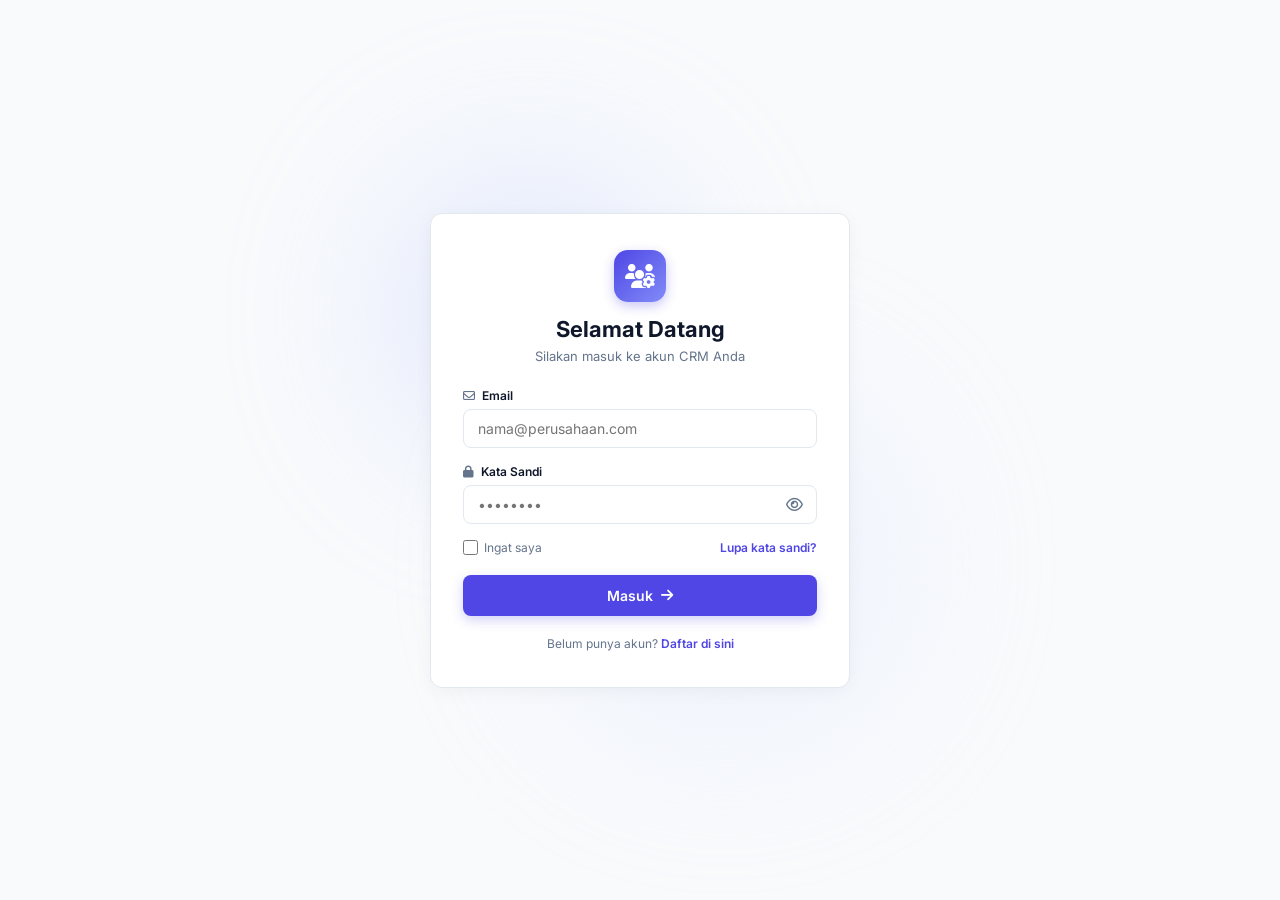
==== dashboard.html @ 60b03841 "Add files via upload" ====
<!DOCTYPE html>
<html lang="id">
<head>
    <meta charset="UTF-8">
    <meta name="viewport" content="width=device-width, initial-scale=1.0">
    <title>Dashboard - Customer Management System</title>
    <link rel="stylesheet" href="style.css">
    <link href="https://fonts.googleapis.com/css2?family=Inter:wght@300;400;500;600;700&display=swap" rel="stylesheet">
    <link rel="stylesheet" href="https://cdnjs.cloudflare.com/ajax/libs/font-awesome/6.4.0/css/all.min.css">
</head>
<body class="dashboard-body">
    <!-- Sidebar -->
    <aside class="sidebar">
        <div class="sidebar-brand">
            <div class="logo-icon-sm">
                <i class="fa-solid fa-users-gear"></i>
            </div>
            <span>CRM Portal</span>
        </div>

        <nav class="sidebar-menu">
            <a href="dashboard.html" class="menu-item active">
                <i class="fa-solid fa-chart-pie"></i>
                <span>Dashboard</span>
            </a>
            <a href="#" class="menu-item">
                <i class="fa-solid fa-address-book"></i>
                <span>Pelanggan</span>
            </a>
            <a href="#" class="menu-item">
                <i class="fa-solid fa-file-invoice-dollar"></i>
                <span>Transaksi</span>
            </a>
            <a href="#" class="menu-item">
                <i class="fa-solid fa-gear"></i>
                <span>Pengaturan</span>
            </a>
        </nav>

        <div class="sidebar-footer">
            <button id="logoutBtn" class="btn-logout">
                <i class="fa-solid fa-right-from-bracket"></i>
                <span>Keluar</span>
            </button>
        </div>
    </aside>

    <!-- Main Content -->
    <main class="main-content">
        <!-- Top Navigation Bar -->
        <header class="topbar">
            <div class="search-bar">
                <i class="fa-solid fa-magnifying-glass"></i>
                <input type="text" placeholder="Cari data pelanggan, transaksi...">
            </div>
            <div class="user-profile">
                <i class="fa-regular fa-bell notification-icon"></i>
                <div class="user-info">
                    <span class="user-name" id="sessionUserName">Admin</span>
                    <span class="user-role">Administrator</span>
                </div>
                <div class="avatar" id="userAvatar">A</div>
            </div>
        </header>

        <!-- Dashboard Body Content -->
        <div class="dashboard-container">
            <div class="welcome-banner">
                <div>
                    <h2>Selamat Datang Kembali, <span id="welcomeName">Admin</span>! 👋</h2>
                    <p>Berikut adalah ringkasan performa manajemen pelanggan Anda hari ini.</p>
                </div>
            </div>

            <!-- Metric Cards -->
            <div class="metrics-grid">
                <div class="metric-card">
                    <div class="metric-icon blue">
                        <i class="fa-solid fa-users"></i>
                    </div>
                    <div class="metric-info">
                        <h3>Total Pelanggan</h3>
                        <p class="metric-value">1,248</p>
                        <span class="metric-trend positive"><i class="fa-solid fa-arrow-up"></i> +12% bulan ini</span>
                    </div>
                </div>

                <div class="metric-card">
                    <div class="metric-icon green">
                        <i class="fa-solid fa-user-check"></i>
                    </div>
                    <div class="metric-info">
                        <h3>Pelanggan Aktif</h3>
                        <p class="metric-value">980</p>
                        <span class="metric-trend positive"><i class="fa-solid fa-arrow-up"></i> +5% bulan ini</span>
                    </div>
                </div>

                <div class="metric-card">
                    <div class="metric-icon orange">
                        <i class="fa-solid fa-clock"></i>
                    </div>
                    <div class="metric-info">
                        <h3>Prospek Baru</h3>
                        <p class="metric-value">142</p>
                        <span class="metric-trend neutral"><i class="fa-solid fa-minus"></i> Stabil</span>
                    </div>
                </div>

                <div class="metric-card">
                    <div class="metric-icon purple">
                        <i class="fa-solid fa-wallet"></i>
                    </div>
                    <div class="metric-info">
                        <h3>Pendapatan</h3>
                        <p class="metric-value">Rp 84.5M</p>
                        <span class="metric-trend positive"><i class="fa-solid fa-arrow-up"></i> +18% bulan ini</span>
                    </div>
                </div>
            </div>

            <!-- Recent Customers Table -->
            <div class="table-card">
                <div class="table-header">
                    <h3>Pelanggan Terbaru</h3>
                    <button class="btn-primary"><i class="fa-solid fa-plus"></i> Tambah Pelanggan</button>
                </div>
                <div class="table-wrapper">
                    <table>
                        <thead>
                            <tr>
                                <th>Nama Pelanggan</th>
                                <th>Perusahaan</th>
                                <th>Email</th>
                                <th>Status</th>
                                <th>Aksi</th>
                            </tr>
                        </thead>
                        <tbody>
                            <tr>
                                <td>Budi Santoso</td>
                                <td>PT Solusi Bangun</td>
                                <td>budi@solusi.co.id</td>
                                <td><span class="badge badge-success">Aktif</span></td>
                                <td>
                                    <button class="btn-icon" title="Edit"><i class="fa-regular fa-pen-to-square"></i></button>
                                    <button class="btn-icon danger" title="Hapus"><i class="fa-regular fa-trash-can"></i></button>
                                </td>
                            </tr>
                            <tr>
                                <td>Siti Aminah</td>
                                <td>CV Nusa Indah</td>
                                <td>siti@nusaindah.com</td>
                                <td><span class="badge badge-warning">Prospek</span></td>
                                <td>
                                    <button class="btn-icon" title="Edit"><i class="fa-regular fa-pen-to-square"></i></button>
                                    <button class="btn-icon danger" title="Hapus"><i class="fa-regular fa-trash-can"></i></button>
                                </td>
                            </tr>
                            <tr>
                                <td>Rian Wijaya</td>
                                <td>PT Karya Utama</td>
                                <td>rian@karyautama.id</td>
                                <td><span class="badge badge-success">Aktif</span></td>
                                <td>
                                    <button class="btn-icon" title="Edit"><i class="fa-regular fa-pen-to-square"></i></button>
                                    <button class="btn-icon danger" title="Hapus"><i class="fa-regular fa-trash-can"></i></button>
                                </td>
                            </tr>
                            <tr>
                                <td>Dewi Permata</td>
                                <td>Indo Jaya Group</td>
                                <td>dewi@indojaya.com</td>
                                <td><span class="badge badge-danger">Non-Aktif</span></td>
                                <td>
                                    <button class="btn-icon" title="Edit"><i class="fa-regular fa-pen-to-square"></i></button>
                                    <button class="btn-icon danger" title="Hapus"><i class="fa-regular fa-trash-can"></i></button>
                                </td>
                            </tr>
                        </tbody>
                    </table>
                </div>
            </div>
        </div>
    </main>

    <script src="script.js"></script>
</body>
</html>
---- style.css ----
:root {
    --primary: #4f46e5;
    --primary-hover: #4338ca;
    --bg-color: #f8fafc;
    --card-bg: #ffffff;
    --text-main: #0f172a;
    --text-muted: #64748b;
    --border-color: #e2e8f0;
    --error-bg: #fee2e2;
    --error-text: #991b1b;
    --success-bg: #dcfce7;
    --success-text: #166534;
    --radius: 12px;
    --shadow: 0 4px 20px -2px rgba(0, 0, 0, 0.05);
}

* {
    box-sizing: border-box;
    margin: 0;
    padding: 0;
    font-family: 'Inter', sans-serif;
}

body {
    background-color: var(--bg-color);
    color: var(--text-main);
}

/* Auth / Login Styles */
body:not(.dashboard-body) {
    display: flex;
    justify-content: center;
    align-items: center;
    min-height: 100vh;
    padding: 20px;
}

.auth-container {
    position: relative;
    width: 100%;
    max-width: 420px;
    z-index: 10;
}

.auth-card {
    background: var(--card-bg);
    padding: 36px 32px;
    border-radius: var(--radius);
    box-shadow: var(--shadow);
    border: 1px solid var(--border-color);
}

.auth-header {
    text-align: center;
    margin-bottom: 24px;
}

.logo-icon {
    width: 52px;
    height: 52px;
    background: linear-gradient(135deg, #4f46e5 0%, #818cf8 100%);
    color: white;
    font-size: 24px;
    display: flex;
    align-items: center;
    justify-content: center;
    border-radius: 14px;
    margin: 0 auto 14px auto;
    box-shadow: 0 4px 12px rgba(79, 70, 229, 0.3);
}

.auth-header h2 {
    font-size: 22px;
    font-weight: 700;
    color: var(--text-main);
    margin-bottom: 6px;
}

.auth-header p {
    font-size: 13px;
    color: var(--text-muted);
}

.alert-message {
    padding: 10px 14px;
    border-radius: 8px;
    font-size: 13px;
    margin-bottom: 16px;
    font-weight: 500;
    text-align: center;
}

.alert-message.error {
    background-color: var(--error-bg);
    color: var(--error-text);
}

.alert-message.success {
    background-color: var(--success-bg);
    color: var(--success-text);
}

.input-group {
    margin-bottom: 16px;
}

.input-group label {
    display: block;
    font-size: 12px;
    font-weight: 600;
    margin-bottom: 6px;
    color: var(--text-main);
}

.input-group label i {
    color: var(--text-muted);
    margin-right: 4px;
}

.input-group input {
    width: 100%;
    padding: 10px 14px;
    border: 1.5px solid var(--border-color);
    border-radius: 8px;
    font-size: 14px;
    transition: all 0.3s ease;
    outline: none;
    background-color: #fff;
}

.input-group input:focus {
    border-color: var(--primary);
    box-shadow: 0 0 0 3px rgba(79, 70, 229, 0.15);
}

.password-wrapper {
    position: relative;
}

.password-wrapper input {
    padding-right: 40px;
}

.password-wrapper i {
    position: absolute;
    right: 14px;
    top: 50%;
    transform: translateY(-50%);
    color: var(--text-muted);
    cursor: pointer;
    font-size: 15px;
}

.form-actions {
    display: flex;
    justify-content: space-between;
    align-items: center;
    font-size: 12px;
    margin-bottom: 20px;
}

.remember-me {
    display: flex;
    align-items: center;
    gap: 6px;
    color: var(--text-muted);
    cursor: pointer;
}

.remember-me input {
    accent-color: var(--primary);
    width: 15px;
    height: 15px;
}

.forgot-password {
    color: var(--primary);
    text-decoration: none;
    font-weight: 600;
}

.btn-submit {
    width: 100%;
    background-color: var(--primary);
    color: white;
    border: none;
    padding: 12px;
    border-radius: 8px;
    font-size: 14px;
    font-weight: 600;
    cursor: pointer;
    display: flex;
    justify-content: center;
    align-items: center;
    gap: 8px;
    transition: background-color 0.2s ease;
    box-shadow: 0 4px 12px rgba(79, 70, 229, 0.25);
}

.btn-submit:hover {
    background-color: var(--primary-hover);
}

.auth-footer {
    text-align: center;
    margin-top: 20px;
    font-size: 12px;
    color: var(--text-muted);
}

.auth-footer a {
    color: var(--primary);
    text-decoration: none;
    font-weight: 600;
}

/* Background Shapes */
.login-background-shapes .shape {
    position: absolute;
    filter: blur(80px);
    z-index: -1;
    border-radius: 50%;
    opacity: 0.4;
}

.shape-1 {
    width: 300px;
    height: 300px;
    background: #c7d2fe;
    top: -50px;
    left: -50px;
}

.shape-2 {
    width: 350px;
    height: 350px;
    background: #e0e7ff;
    bottom: -50px;
    right: -50px;
}

/* ==================== DASHBOARD STYLES ==================== */
.dashboard-body {
    display: flex;
    min-height: 100vh;
    background-color: #f1f5f9;
}

/* Sidebar */
.sidebar {
    width: 250px;
    background-color: #0f172a;
    color: #f8fafc;
    display: flex;
    flex-direction: column;
    position: fixed;
    height: 100vh;
    left: 0;
    top: 0;
    z-index: 100;
}

.sidebar-brand {
    padding: 24px 20px;
    display: flex;
    align-items: center;
    gap: 12px;
    font-size: 18px;
    font-weight: 700;
    border-bottom: 1px solid #1e293b;
}

.logo-icon-sm {
    width: 36px;
    height: 36px;
    background: var(--primary);
    border-radius: 8px;
    display: flex;
    align-items: center;
    justify-content: center;
    font-size: 16px;
}

.sidebar-menu {
    padding: 20px 12px;
    display: flex;
    flex-direction: column;
    gap: 6px;
    flex: 1;
}

.menu-item {
    display: flex;
    align-items: center;
    gap: 12px;
    padding: 12px 16px;
    color: #94a3b8;
    text-decoration: none;
    font-size: 14px;
    font-weight: 500;
    border-radius: 8px;
    transition: all 0.2s ease;
}

.menu-item:hover, .menu-item.active {
    background-color: #1e293b;
    color: #ffffff;
}

.menu-item.active {
    background-color: var(--primary);
}

.sidebar-footer {
    padding: 20px;
    border-top: 1px solid #1e293b;
}

.btn-logout {
    width: 100%;
    background: transparent;
    border: 1px solid #334155;
    color: #f87171;
    padding: 10px;
    border-radius: 8px;
    cursor: pointer;
    display: flex;
    align-items: center;
    justify-content: center;
    gap: 8px;
    font-size: 14px;
    font-weight: 600;
    transition: all 0.2s;
}

.btn-logout:hover {
    background-color: #ef4444;
    color: white;
    border-color: #ef4444;
}

/* Main Content Area */
.main-content {
    margin-left: 250px;
    flex: 1;
    display: flex;
    flex-direction: column;
}

/* Topbar */
.topbar {
    background-color: #ffffff;
    height: 70px;
    display: flex;
    align-items: center;
    justify-content: space-between;
    padding: 0 32px;
    border-bottom: 1px solid var(--border-color);
}

.search-bar {
    display: flex;
    align-items: center;
    gap: 10px;
    background-color: #f8fafc;
    border: 1px solid var(--border-color);
    padding: 8px 16px;
    border-radius: 20px;
    width: 320px;
}

.search-bar input {
    border: none;
    background: transparent;
    outline: none;
    width: 100%;
    font-size: 13px;
}

.search-bar i {
    color: var(--text-muted);
}

.user-profile {
    display: flex;
    align-items: center;
    gap: 16px;
}

.notification-icon {
    font-size: 18px;
    color: var(--text-muted);
    cursor: pointer;
}

.user-info {
    text-align: right;
}

.user-name {
    display: block;
    font-size: 14px;
    font-weight: 600;
}

.user-role {
    font-size: 11px;
    color: var(--text-muted);
}

.avatar {
    width: 40px;
    height: 40px;
    background-color: #e0e7ff;
    color: var(--primary);
    font-weight: 700;
    border-radius: 50%;
    display: flex;
    align-items: center;
    justify-content: center;
}

/* Dashboard Container */
.dashboard-container {
    padding: 32px;
}

.welcome-banner {
    margin-bottom: 24px;
}

.welcome-banner h2 {
    font-size: 24px;
    font-weight: 700;
    margin-bottom: 4px;
}

.welcome-banner p {
    color: var(--text-muted);
    font-size: 14px;
}

/* Metrics Grid */
.metrics-grid {
    display: grid;
    grid-template-columns: repeat(auto-fit, minmax(220px, 1fr));
    gap: 20px;
    margin-bottom: 32px;
}

.metric-card {
    background: #ffffff;
    padding: 20px;
    border-radius: var(--radius);
    display: flex;
    align-items: center;
    gap: 16px;
    box-shadow: var(--shadow);
    border: 1px solid var(--border-color);
}

.metric-icon {
    width: 48px;
    height: 48px;
    border-radius: 12px;
    display: flex;
    align-items: center;
    justify-content: center;
    font-size: 20px;
}

.metric-icon.blue { background-color: #e0e7ff; color: #4f46e5; }
.metric-icon.green { background-color: #dcfce7; color: #16a34a; }
.metric-icon.orange { background-color: #ffedd5; color: #ea580c; }
.metric-icon.purple { background-color: #f3e8ff; color: #9333ea; }

.metric-info h3 {
    font-size: 12px;
    color: var(--text-muted);
    font-weight: 500;
    margin-bottom: 4px;
}

.metric-value {
    font-size: 20px;
    font-weight: 700;
    margin-bottom: 4px;
}

.metric-trend {
    font-size: 11px;
    font-weight: 600;
}

.metric-trend.positive { color: #16a34a; }
.metric-trend.neutral { color: var(--text-muted); }

/* Table Card */
.table-card {
    background: #ffffff;
    border-radius: var(--radius);
    padding: 24px;
    box-shadow: var(--shadow);
    border: 1px solid var(--border-color);
}

.table-header {
    display: flex;
    justify-content: space-between;
    align-items: center;
    margin-bottom: 20px;
}

.table-header h3 {
    font-size: 16px;
    font-weight: 700;
}

.btn-primary {
    background-color: var(--primary);
    color: white;
    border: none;
    padding: 8px 16px;
    border-radius: 8px;
    font-size: 13px;
    font-weight: 600;
    cursor: pointer;
    display: flex;
    align-items: center;
    gap: 6px;
}

.table-wrapper {
    overflow-x: auto;
}

table {
    width: 100%;
    border-collapse: collapse;
    text-align: left;
    font-size: 13px;
}

th {
    background-color: #f8fafc;
    color: var(--text-muted);
    padding: 12px 16px;
    font-weight: 600;
    border-bottom: 1px solid var(--border-color);
}

td {
    padding: 14px 16px;
    border-bottom: 1px solid var(--border-color);
}

.badge {
    padding: 4px 10px;
    border-radius: 20px;
    font-size: 11px;
    font-weight: 600;
}

.badge-success { background-color: #dcfce7; color: #15803d; }
.badge-warning { background-color: #fef9c3; color: #a16207; }
.badge-danger { background-color: #fee2e2; color: #b91c1c; }

.btn-icon {
    background: transparent;
    border: none;
    color: var(--text-muted);
    cursor: pointer;
    font-size: 14px;
    margin-right: 8px;
}

.btn-icon:hover { color: var(--primary); }
.btn-icon.danger:hover { color: #ef4444; }

@media (max-width: 992px) {
    .sidebar { width: 70px; }
    .sidebar-brand span, .menu-item span, .sidebar-footer span { display: none; }
    .main-content { margin-left: 70px; }
}
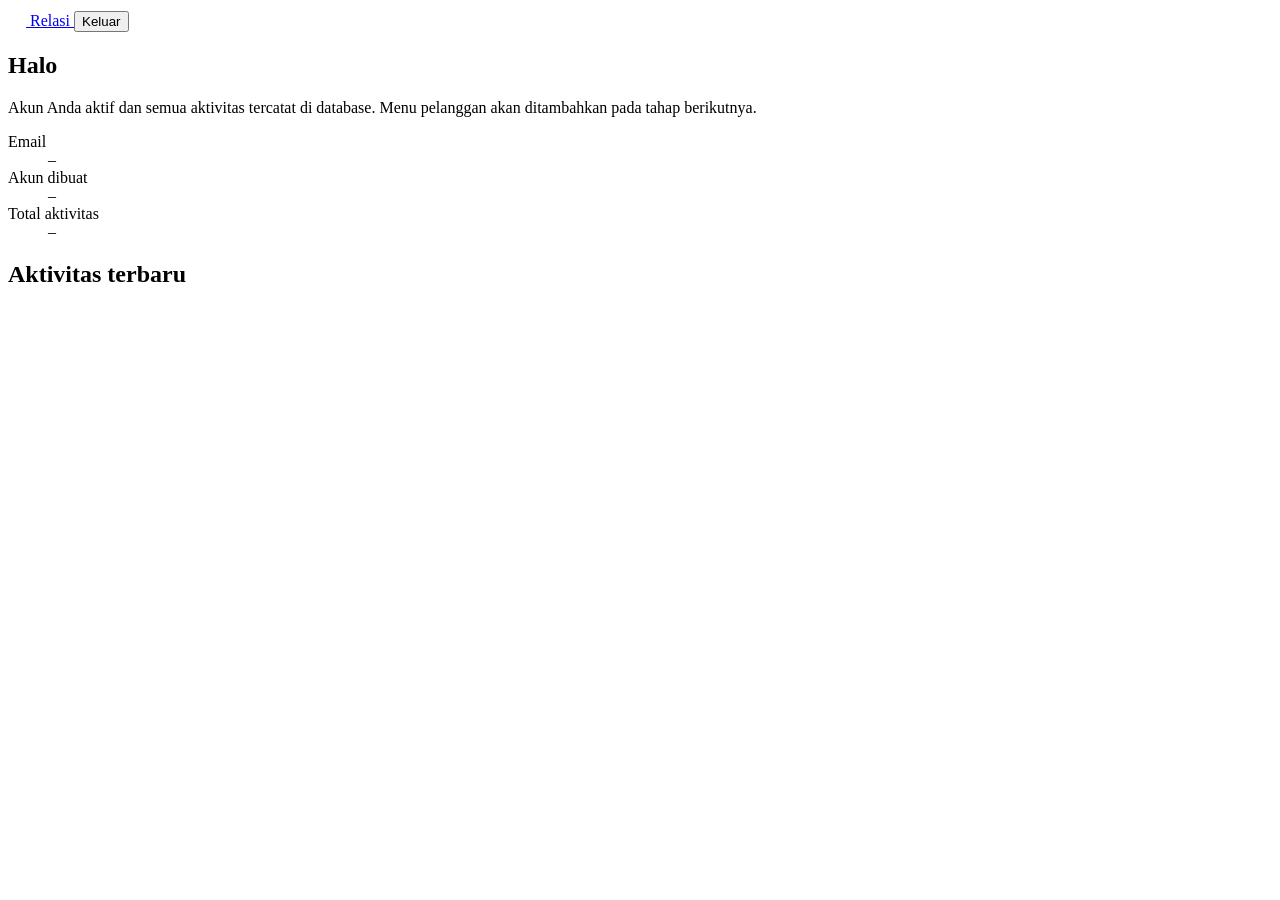
==== commit ec551578: "Add files via upload" ====
--- a/dashboard.html
+++ b/dashboard.html
@@ -1,189 +1,51 @@
 <!DOCTYPE html>
 <html lang="id">
 <head>
-    <meta charset="UTF-8">
-    <meta name="viewport" content="width=device-width, initial-scale=1.0">
-    <title>Dashboard - Customer Management System</title>
-    <link rel="stylesheet" href="style.css">
-    <link href="https://fonts.googleapis.com/css2?family=Inter:wght@300;400;500;600;700&display=swap" rel="stylesheet">
-    <link rel="stylesheet" href="https://cdnjs.cloudflare.com/ajax/libs/font-awesome/6.4.0/css/all.min.css">
+  <meta charset="UTF-8">
+  <meta name="viewport" content="width=device-width, initial-scale=1">
+  <title>Dasbor – Relasi</title>
+  <link rel="icon" href="data:image/svg+xml,%3Csvg xmlns='http://www.w3.org/2000/svg' viewBox='0 0 32 32'%3E%3Crect width='32' height='32' rx='8' fill='%23171B4D'/%3E%3Ccircle cx='16' cy='13' r='4' fill='%230FA89A'/%3E%3Crect x='8' y='20' width='16' height='4' rx='2' fill='%23fff'/%3E%3C/svg%3E">
+  <link rel="preconnect" href="https://fonts.googleapis.com">
+  <link rel="preconnect" href="https://fonts.gstatic.com" crossorigin>
+  <link href="https://fonts.googleapis.com/css2?family=Bricolage+Grotesque:opsz,wght@12..96,600;12..96,700&family=Figtree:wght@400;500;600&display=swap" rel="stylesheet">
+  <link rel="stylesheet" href="css/base.css">
+  <link rel="stylesheet" href="css/dashboard.css">
 </head>
-<body class="dashboard-body">
-    <!-- Sidebar -->
-    <aside class="sidebar">
-        <div class="sidebar-brand">
-            <div class="logo-icon-sm">
-                <i class="fa-solid fa-users-gear"></i>
-            </div>
-            <span>CRM Portal</span>
-        </div>
+<body>
 
-        <nav class="sidebar-menu">
-            <a href="dashboard.html" class="menu-item active">
-                <i class="fa-solid fa-chart-pie"></i>
-                <span>Dashboard</span>
-            </a>
-            <a href="#" class="menu-item">
-                <i class="fa-solid fa-address-book"></i>
-                <span>Pelanggan</span>
-            </a>
-            <a href="#" class="menu-item">
-                <i class="fa-solid fa-file-invoice-dollar"></i>
-                <span>Transaksi</span>
-            </a>
-            <a href="#" class="menu-item">
-                <i class="fa-solid fa-gear"></i>
-                <span>Pengaturan</span>
-            </a>
-        </nav>
+  <header class="topbar">
+    <a class="wordmark" href="dashboard.html" aria-label="Relasi">
+      <span class="wordmark-mark">
+        <svg viewBox="0 0 24 24" width="18" height="18" fill="none" stroke="#fff" stroke-width="2" stroke-linecap="round" aria-hidden="true"><circle cx="12" cy="9" r="3.2"/><path d="M5.5 19c.8-3.2 3.4-4.8 6.5-4.8s5.7 1.6 6.5 4.8"/></svg>
+      </span>
+      Relasi
+    </a>
+    <button type="button" id="logout" class="btn btn-ghost">Keluar</button>
+  </header>
 
-        <div class="sidebar-footer">
-            <button id="logoutBtn" class="btn-logout">
-                <i class="fa-solid fa-right-from-bracket"></i>
-                <span>Keluar</span>
-            </button>
-        </div>
-    </aside>
+  <main class="page">
+    <p id="page-error" class="page-error" role="alert" hidden></p>
 
-    <!-- Main Content -->
-    <main class="main-content">
-        <!-- Top Navigation Bar -->
-        <header class="topbar">
-            <div class="search-bar">
-                <i class="fa-solid fa-magnifying-glass"></i>
-                <input type="text" placeholder="Cari data pelanggan, transaksi...">
-            </div>
-            <div class="user-profile">
-                <i class="fa-regular fa-bell notification-icon"></i>
-                <div class="user-info">
-                    <span class="user-name" id="sessionUserName">Admin</span>
-                    <span class="user-role">Administrator</span>
-                </div>
-                <div class="avatar" id="userAvatar">A</div>
-            </div>
-        </header>
+    <section class="welcome">
+      <h1 id="welcome-title">Halo</h1>
+      <p>Akun Anda aktif dan semua aktivitas tercatat di database. Menu pelanggan akan ditambahkan pada tahap berikutnya.</p>
+    </section>
 
-        <!-- Dashboard Body Content -->
-        <div class="dashboard-container">
-            <div class="welcome-banner">
-                <div>
-                    <h2>Selamat Datang Kembali, <span id="welcomeName">Admin</span>! 👋</h2>
-                    <p>Berikut adalah ringkasan performa manajemen pelanggan Anda hari ini.</p>
-                </div>
-            </div>
+    <dl class="facts">
+      <div><dt>Email</dt><dd id="fact-email">–</dd></div>
+      <div><dt>Akun dibuat</dt><dd id="fact-created">–</dd></div>
+      <div><dt>Total aktivitas</dt><dd id="fact-total">–</dd></div>
+    </dl>
 
-            <!-- Metric Cards -->
-            <div class="metrics-grid">
-                <div class="metric-card">
-                    <div class="metric-icon blue">
-                        <i class="fa-solid fa-users"></i>
-                    </div>
-                    <div class="metric-info">
-                        <h3>Total Pelanggan</h3>
-                        <p class="metric-value">1,248</p>
-                        <span class="metric-trend positive"><i class="fa-solid fa-arrow-up"></i> +12% bulan ini</span>
-                    </div>
-                </div>
+    <section class="activity-section" aria-labelledby="activity-title">
+      <h2 id="activity-title">Aktivitas terbaru</h2>
+      <ul id="activity-list" class="activity"></ul>
+      <p id="activity-empty" class="empty" hidden>Belum ada aktivitas yang tercatat.</p>
+    </section>
+  </main>
 
-                <div class="metric-card">
-                    <div class="metric-icon green">
-                        <i class="fa-solid fa-user-check"></i>
-                    </div>
-                    <div class="metric-info">
-                        <h3>Pelanggan Aktif</h3>
-                        <p class="metric-value">980</p>
-                        <span class="metric-trend positive"><i class="fa-solid fa-arrow-up"></i> +5% bulan ini</span>
-                    </div>
-                </div>
-
-                <div class="metric-card">
-                    <div class="metric-icon orange">
-                        <i class="fa-solid fa-clock"></i>
-                    </div>
-                    <div class="metric-info">
-                        <h3>Prospek Baru</h3>
-                        <p class="metric-value">142</p>
-                        <span class="metric-trend neutral"><i class="fa-solid fa-minus"></i> Stabil</span>
-                    </div>
-                </div>
-
-                <div class="metric-card">
-                    <div class="metric-icon purple">
-                        <i class="fa-solid fa-wallet"></i>
-                    </div>
-                    <div class="metric-info">
-                        <h3>Pendapatan</h3>
-                        <p class="metric-value">Rp 84.5M</p>
-                        <span class="metric-trend positive"><i class="fa-solid fa-arrow-up"></i> +18% bulan ini</span>
-                    </div>
-                </div>
-            </div>
-
-            <!-- Recent Customers Table -->
-            <div class="table-card">
-                <div class="table-header">
-                    <h3>Pelanggan Terbaru</h3>
-                    <button class="btn-primary"><i class="fa-solid fa-plus"></i> Tambah Pelanggan</button>
-                </div>
-                <div class="table-wrapper">
-                    <table>
-                        <thead>
-                            <tr>
-                                <th>Nama Pelanggan</th>
-                                <th>Perusahaan</th>
-                                <th>Email</th>
-                                <th>Status</th>
-                                <th>Aksi</th>
-                            </tr>
-                        </thead>
-                        <tbody>
-                            <tr>
-                                <td>Budi Santoso</td>
-                                <td>PT Solusi Bangun</td>
-                                <td>budi@solusi.co.id</td>
-                                <td><span class="badge badge-success">Aktif</span></td>
-                                <td>
-                                    <button class="btn-icon" title="Edit"><i class="fa-regular fa-pen-to-square"></i></button>
-                                    <button class="btn-icon danger" title="Hapus"><i class="fa-regular fa-trash-can"></i></button>
-                                </td>
-                            </tr>
-                            <tr>
-                                <td>Siti Aminah</td>
-                                <td>CV Nusa Indah</td>
-                                <td>siti@nusaindah.com</td>
-                                <td><span class="badge badge-warning">Prospek</span></td>
-                                <td>
-                                    <button class="btn-icon" title="Edit"><i class="fa-regular fa-pen-to-square"></i></button>
-                                    <button class="btn-icon danger" title="Hapus"><i class="fa-regular fa-trash-can"></i></button>
-                                </td>
-                            </tr>
-                            <tr>
-                                <td>Rian Wijaya</td>
-                                <td>PT Karya Utama</td>
-                                <td>rian@karyautama.id</td>
-                                <td><span class="badge badge-success">Aktif</span></td>
-                                <td>
-                                    <button class="btn-icon" title="Edit"><i class="fa-regular fa-pen-to-square"></i></button>
-                                    <button class="btn-icon danger" title="Hapus"><i class="fa-regular fa-trash-can"></i></button>
-                                </td>
-                            </tr>
-                            <tr>
-                                <td>Dewi Permata</td>
-                                <td>Indo Jaya Group</td>
-                                <td>dewi@indojaya.com</td>
-                                <td><span class="badge badge-danger">Non-Aktif</span></td>
-                                <td>
-                                    <button class="btn-icon" title="Edit"><i class="fa-regular fa-pen-to-square"></i></button>
-                                    <button class="btn-icon danger" title="Hapus"><i class="fa-regular fa-trash-can"></i></button>
-                                </td>
-                            </tr>
-                        </tbody>
-                    </table>
-                </div>
-            </div>
-        </div>
-    </main>
-
-    <script src="script.js"></script>
+  <script src="js/security.js"></script>
+  <script src="js/db.js"></script>
+  <script src="js/dashboard.js"></script>
 </body>
 </html>
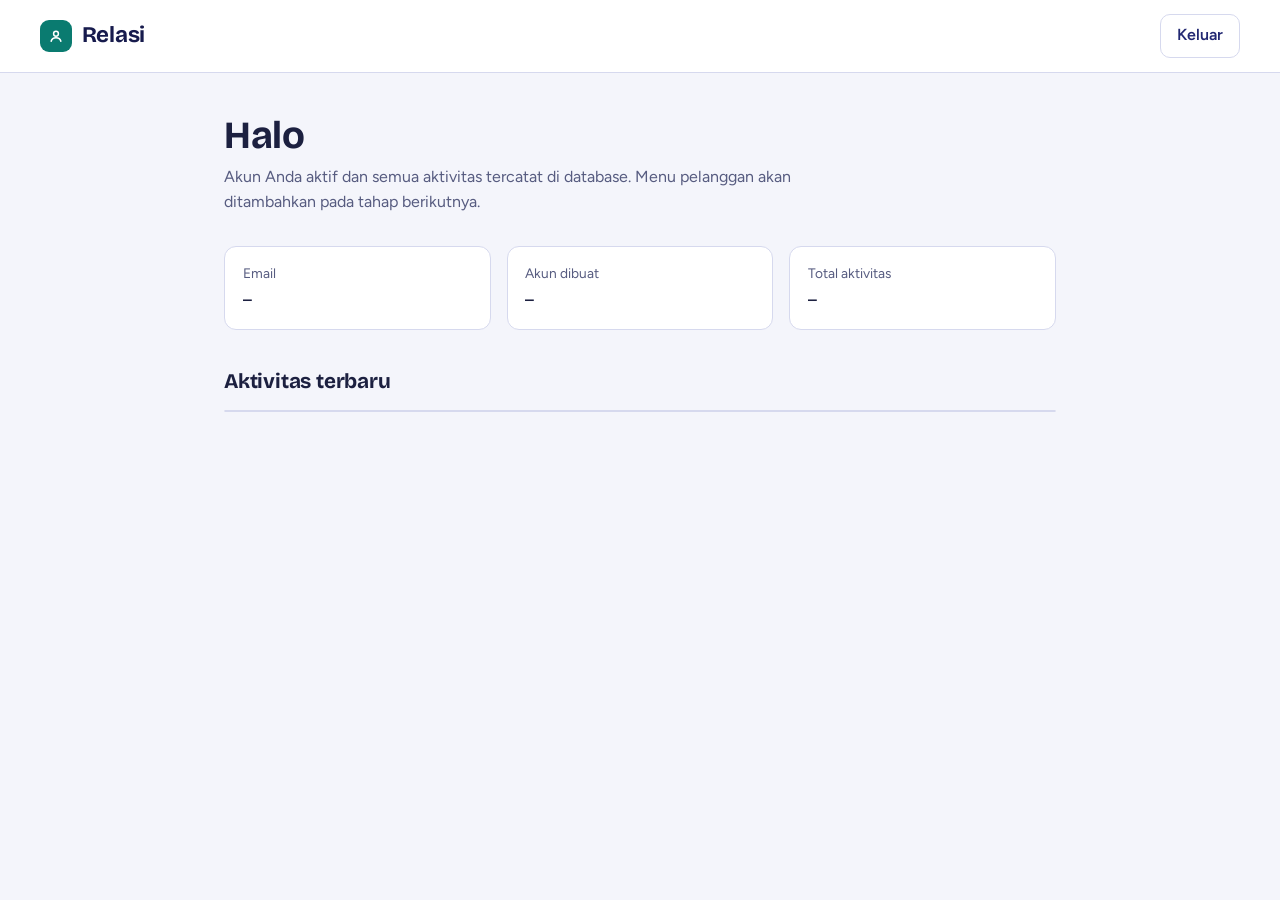
==== commit e99ed8da: "Add files via upload" ====
--- a/dashboard.html
+++ b/dashboard.html
@@ -7,7 +7,8 @@
   <link rel="icon" href="data:image/svg+xml,%3Csvg xmlns='http://www.w3.org/2000/svg' viewBox='0 0 32 32'%3E%3Crect width='32' height='32' rx='8' fill='%23171B4D'/%3E%3Ccircle cx='16' cy='13' r='4' fill='%230FA89A'/%3E%3Crect x='8' y='20' width='16' height='4' rx='2' fill='%23fff'/%3E%3C/svg%3E">
   <link rel="preconnect" href="https://fonts.googleapis.com">
   <link rel="preconnect" href="https://fonts.gstatic.com" crossorigin>
-  <link href="https://fonts.googleapis.com/css2?family=Bricolage+Grotesque:opsz,wght@12..96,600;12..96,700&family=Figtree:wght@400;500;600&display=swap" rel="stylesheet">
+  <!-- Font dimuat tanpa memblokir halaman; jika gagal, font sistem dipakai -->
+  <link href="https://fonts.googleapis.com/css2?family=Bricolage+Grotesque:opsz,wght@12..96,600;12..96,700&family=Figtree:wght@400;500;600&display=swap" rel="stylesheet" media="print" onload="this.media='all'">
   <link rel="stylesheet" href="css/base.css">
   <link rel="stylesheet" href="css/dashboard.css">
 </head>
--- a/css/base.css
+++ b/css/base.css
@@ -0,0 +1,152 @@
+/* Relasi – gaya dasar (dipakai semua halaman) */
+
+:root {
+  --indigo-950: #121544;
+  --indigo-900: #171B4D;
+  --indigo-800: #222872;
+  --indigo-100: #E4E6F7;
+  --paper: #F4F5FB;
+  --surface: #FFFFFF;
+  --ink: #1C2040;
+  --muted: #575C80;
+  --line: #D6D9EE;
+  --teal: #0FA89A;
+  --teal-strong: #0A7B70;
+  --teal-deep: #086A60;
+  --teal-soft: #D8F3EF;
+  --amber: #D98E04;
+  --danger: #B83245;
+  --danger-soft: #FBE5E8;
+  --success: #17704F;
+  --success-soft: #DDF3E8;
+
+  --font-display: "Bricolage Grotesque", "Segoe UI", system-ui, sans-serif;
+  --font-body: "Figtree", "Segoe UI", system-ui, -apple-system, sans-serif;
+}
+
+*,
+*::before,
+*::after { box-sizing: border-box; }
+
+html { -webkit-text-size-adjust: 100%; }
+
+body {
+  margin: 0;
+  min-height: 100vh;
+  font-family: var(--font-body);
+  font-size: 1rem;
+  line-height: 1.55;
+  color: var(--ink);
+  background: var(--paper);
+}
+
+[hidden] { display: none !important; }
+
+h1, h2, h3 {
+  font-family: var(--font-display);
+  letter-spacing: -0.01em;
+  line-height: 1.15;
+}
+
+button, input { font: inherit; color: inherit; }
+
+:focus-visible {
+  outline: 3px solid var(--teal);
+  outline-offset: 2px;
+}
+
+/* Tombol */
+.btn {
+  display: inline-flex;
+  align-items: center;
+  justify-content: center;
+  gap: 0.5rem;
+  padding: 0.8rem 1.25rem;
+  border: 0;
+  border-radius: 10px;
+  font-weight: 600;
+  cursor: pointer;
+  transition: background-color 0.15s ease, opacity 0.15s ease;
+}
+
+.btn-primary {
+  width: 100%;
+  background: var(--teal-strong);
+  color: #fff;
+}
+.btn-primary:hover { background: var(--teal-deep); }
+.btn-primary:disabled { opacity: 0.7; cursor: progress; }
+
+.btn-primary[aria-busy="true"]::after {
+  content: "";
+  width: 1rem;
+  height: 1rem;
+  border: 2px solid rgba(255, 255, 255, 0.45);
+  border-top-color: #fff;
+  border-radius: 50%;
+  animation: spin 0.7s linear infinite;
+}
+
+.btn-ghost {
+  background: transparent;
+  color: var(--indigo-800);
+  border: 1.5px solid var(--line);
+}
+.btn-ghost:hover { background: var(--indigo-100); }
+
+.link {
+  padding: 0;
+  border: 0;
+  background: none;
+  color: var(--indigo-800);
+  font-weight: 600;
+  text-decoration: underline;
+  text-underline-offset: 3px;
+  cursor: pointer;
+}
+
+/* Field formulir */
+.field { margin-top: 1.1rem; }
+
+.field label {
+  display: block;
+  margin-bottom: 0.35rem;
+  font-size: 0.92rem;
+  font-weight: 600;
+}
+
+.field input {
+  width: 100%;
+  padding: 0.75rem 0.9rem;
+  background: #fff;
+  border: 1.5px solid var(--line);
+  border-radius: 10px;
+  transition: border-color 0.15s ease, box-shadow 0.15s ease;
+}
+
+.field input::placeholder { color: #8E93B3; }
+
+.field input:focus {
+  outline: none;
+  border-color: var(--indigo-800);
+  box-shadow: 0 0 0 3px rgba(34, 40, 114, 0.18);
+}
+
+.field input[aria-invalid="true"] { border-color: var(--danger); }
+
+.field-error {
+  margin: 0.35rem 0 0;
+  font-size: 0.86rem;
+  color: var(--danger);
+}
+.field-error:empty { display: none; }
+
+@keyframes spin { to { transform: rotate(360deg); } }
+
+@media (prefers-reduced-motion: reduce) {
+  *, *::before, *::after {
+    animation-duration: 0.01ms !important;
+    animation-iteration-count: 1 !important;
+    transition-duration: 0.01ms !important;
+  }
+}
--- a/css/dashboard.css
+++ b/css/dashboard.css
@@ -0,0 +1,141 @@
+/* Relasi – dasbor sementara */
+
+.topbar {
+  display: flex;
+  align-items: center;
+  justify-content: space-between;
+  gap: 1rem;
+  padding: 0.85rem clamp(1rem, 4vw, 2.5rem);
+  background: var(--surface);
+  border-bottom: 1px solid var(--line);
+}
+
+.wordmark {
+  display: inline-flex;
+  align-items: center;
+  gap: 0.6rem;
+  font-family: var(--font-display);
+  font-size: 1.4rem;
+  font-weight: 700;
+  letter-spacing: -0.01em;
+  color: var(--indigo-900);
+  text-decoration: none;
+}
+
+.wordmark-mark {
+  display: grid;
+  place-items: center;
+  width: 32px;
+  height: 32px;
+  background: var(--teal-strong);
+  border-radius: 9px;
+}
+
+.topbar .btn { padding: 0.55rem 1rem; }
+
+.page {
+  width: min(100%, 56rem);
+  margin: 0 auto;
+  padding: 2.5rem clamp(1rem, 4vw, 2rem) 4rem;
+}
+
+.page-error {
+  margin: 0 0 1.5rem;
+  padding: 0.8rem 1rem;
+  background: var(--danger-soft);
+  color: #7E1F2E;
+  border-radius: 10px;
+}
+
+.welcome h1 {
+  margin: 0 0 0.5rem;
+  font-size: clamp(1.8rem, 4vw, 2.4rem);
+}
+
+.welcome p {
+  max-width: 60ch;
+  margin: 0;
+  color: var(--muted);
+}
+
+.facts {
+  display: grid;
+  grid-template-columns: repeat(auto-fit, minmax(13rem, 1fr));
+  gap: 1rem;
+  margin: 2rem 0 2.5rem;
+}
+
+.facts > div {
+  padding: 1rem 1.1rem;
+  background: var(--surface);
+  border: 1px solid var(--line);
+  border-radius: 12px;
+}
+
+.facts dt {
+  margin: 0 0 0.2rem;
+  font-size: 0.86rem;
+  color: var(--muted);
+}
+
+.facts dd {
+  margin: 0;
+  font-weight: 600;
+  overflow-wrap: anywhere;
+}
+
+.activity-section h2 {
+  margin: 0 0 1rem;
+  font-size: 1.3rem;
+}
+
+.activity {
+  margin: 0;
+  padding: 0;
+  list-style: none;
+  background: var(--surface);
+  border: 1px solid var(--line);
+  border-radius: 12px;
+}
+
+.activity li {
+  display: grid;
+  grid-template-columns: auto 1fr auto;
+  align-items: start;
+  gap: 0.2rem 0.85rem;
+  padding: 0.85rem 1.1rem;
+}
+.activity li + li { border-top: 1px solid var(--line); }
+
+.dot {
+  width: 10px;
+  height: 10px;
+  margin-top: 0.5rem;
+  background: var(--muted);
+  border-radius: 50%;
+}
+.dot.success { background: var(--teal-strong); }
+.dot.danger { background: var(--danger); }
+
+.activity-title { font-weight: 600; }
+.activity-detail { display: block; font-size: 0.9rem; color: var(--muted); }
+.activity time {
+  font-size: 0.86rem;
+  color: var(--muted);
+  white-space: nowrap;
+}
+
+.empty {
+  margin: 0;
+  padding: 1.5rem;
+  text-align: center;
+  color: var(--muted);
+  background: var(--surface);
+  border: 1px dashed var(--line);
+  border-radius: 12px;
+}
+
+@media (max-width: 560px) {
+  .activity li { grid-template-columns: auto 1fr; }
+  .activity time { grid-column: 2; }
+}
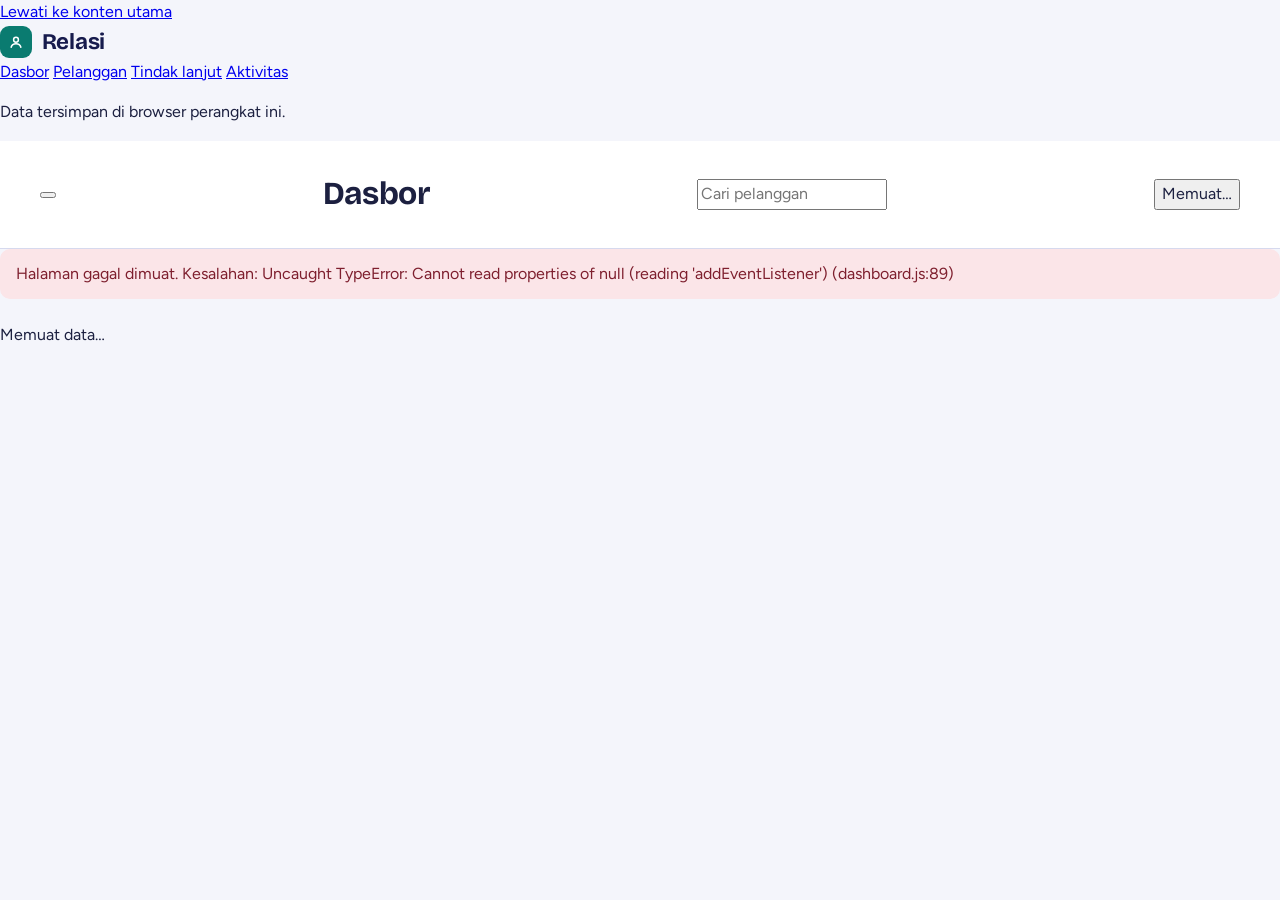
==== commit d0225c17: "Add files via upload" ====
--- a/dashboard.html
+++ b/dashboard.html
@@ -9,44 +9,195 @@
   <link rel="preconnect" href="https://fonts.gstatic.com" crossorigin>
   <!-- Font dimuat tanpa memblokir halaman; jika gagal, font sistem dipakai -->
   <link href="https://fonts.googleapis.com/css2?family=Bricolage+Grotesque:opsz,wght@12..96,600;12..96,700&family=Figtree:wght@400;500;600&display=swap" rel="stylesheet" media="print" onload="this.media='all'">
-  <link rel="stylesheet" href="css/base.css">
-  <link rel="stylesheet" href="css/dashboard.css">
+  <link rel="stylesheet" href="css/base.css?v=4">
+  <link rel="stylesheet" href="css/dashboard.css?v=4">
 </head>
 <body>
-
-  <header class="topbar">
-    <a class="wordmark" href="dashboard.html" aria-label="Relasi">
-      <span class="wordmark-mark">
-        <svg viewBox="0 0 24 24" width="18" height="18" fill="none" stroke="#fff" stroke-width="2" stroke-linecap="round" aria-hidden="true"><circle cx="12" cy="9" r="3.2"/><path d="M5.5 19c.8-3.2 3.4-4.8 6.5-4.8s5.7 1.6 6.5 4.8"/></svg>
-      </span>
-      Relasi
-    </a>
-    <button type="button" id="logout" class="btn btn-ghost">Keluar</button>
-  </header>
-
-  <main class="page">
-    <p id="page-error" class="page-error" role="alert" hidden></p>
-
-    <section class="welcome">
-      <h1 id="welcome-title">Halo</h1>
-      <p>Akun Anda aktif dan semua aktivitas tercatat di database. Menu pelanggan akan ditambahkan pada tahap berikutnya.</p>
-    </section>
-
-    <dl class="facts">
-      <div><dt>Email</dt><dd id="fact-email">–</dd></div>
-      <div><dt>Akun dibuat</dt><dd id="fact-created">–</dd></div>
-      <div><dt>Total aktivitas</dt><dd id="fact-total">–</dd></div>
-    </dl>
-
-    <section class="activity-section" aria-labelledby="activity-title">
-      <h2 id="activity-title">Aktivitas terbaru</h2>
-      <ul id="activity-list" class="activity"></ul>
-      <p id="activity-empty" class="empty" hidden>Belum ada aktivitas yang tercatat.</p>
-    </section>
-  </main>
-
-  <script src="js/security.js"></script>
-  <script src="js/db.js"></script>
-  <script src="js/dashboard.js"></script>
+  <a class="skip-link" href="#main">Lewati ke konten utama</a>
+
+  <div class="app">
+
+    <!-- Menu samping -->
+    <aside class="sidebar" id="sidebar" aria-label="Menu utama">
+      <a class="wordmark" href="#/dasbor" aria-label="Relasi, ke dasbor">
+        <span class="wordmark-mark">
+          <svg viewBox="0 0 24 24" width="18" height="18" fill="none" stroke="#fff" stroke-width="2" stroke-linecap="round" aria-hidden="true"><circle cx="12" cy="9" r="3.2"/><path d="M5.5 19c.8-3.2 3.4-4.8 6.5-4.8s5.7 1.6 6.5 4.8"/></svg>
+        </span>
+        Relasi
+      </a>
+
+      <nav class="nav" aria-label="Halaman">
+        <a class="nav-link" href="#/dasbor" data-route="dasbor"><span data-icon="home"></span>Dasbor</a>
+        <a class="nav-link" href="#/pelanggan" data-route="pelanggan"><span data-icon="users"></span>Pelanggan<span class="badge" id="nav-count" hidden></span></a>
+        <a class="nav-link" href="#/tindak-lanjut" data-route="tindak-lanjut"><span data-icon="bell"></span>Tindak lanjut<span class="badge badge-alert" id="nav-followup" hidden></span></a>
+        <a class="nav-link" href="#/aktivitas" data-route="aktivitas"><span data-icon="list"></span>Aktivitas</a>
+      </nav>
+
+      <p class="sidebar-note">Data tersimpan di browser perangkat ini.</p>
+    </aside>
+    <div class="scrim" id="scrim" hidden></div>
+
+    <div class="content">
+
+      <!-- Bar atas: judul, pencarian, profil -->
+      <header class="topbar">
+        <button type="button" class="icon-btn menu-toggle" id="menu-toggle" aria-label="Buka menu" aria-controls="sidebar" aria-expanded="false"><span data-icon="menu" data-size="22"></span></button>
+        <h1 class="page-title" id="page-title">Dasbor</h1>
+
+        <form class="search" id="global-search" role="search">
+          <span class="search-icon" data-icon="search" data-size="18"></span>
+          <input type="search" id="search-input" placeholder="Cari pelanggan" aria-label="Cari pelanggan" autocomplete="off">
+        </form>
+
+        <div class="profile">
+          <button type="button" class="profile-btn" id="profile-btn" aria-haspopup="menu" aria-expanded="false" aria-controls="profile-menu">
+            <span id="profile-avatar" class="profile-avatar"></span>
+            <span class="profile-name" id="profile-name">Memuat…</span>
+            <span class="profile-chevron" data-icon="chevron" data-size="16"></span>
+          </button>
+
+          <div class="menu" id="profile-menu" role="menu" aria-labelledby="profile-btn" hidden>
+            <div class="menu-head">
+              <span id="menu-avatar"></span>
+              <span class="menu-who"><strong id="menu-name"></strong><small>Akun Relasi</small></span>
+            </div>
+            <button type="button" role="menuitem" class="menu-item" id="menu-photo"><span data-icon="camera" data-size="18"></span>Ubah foto profil</button>
+            <button type="button" role="menuitem" class="menu-item" id="menu-photo-remove"><span data-icon="trash" data-size="18"></span>Hapus foto profil</button>
+            <hr class="menu-sep">
+            <button type="button" role="menuitem" class="menu-item menu-danger" id="menu-logout"><span data-icon="logout" data-size="18"></span>Keluar</button>
+          </div>
+        </div>
+      </header>
+
+      <main id="main" class="main" tabindex="-1">
+        <p id="page-error" class="page-error" role="alert" hidden></p>
+        <div id="view"><p class="loading-text">Memuat data…</p></div>
+      </main>
+    </div>
+  </div>
+
+  <!-- Dialog pelanggan -->
+  <dialog id="customer-dialog" class="dialog" aria-labelledby="customer-dialog-title">
+    <form id="customer-form" novalidate>
+      <div class="dialog-head">
+        <h2 id="customer-dialog-title">Tambah pelanggan</h2>
+        <button type="button" class="icon-btn" data-close aria-label="Tutup"><span data-icon="close"></span></button>
+      </div>
+
+      <div class="dialog-body">
+        <p id="cu-form-error" class="notice error" role="alert" hidden></p>
+
+        <div class="form-grid">
+          <div class="field span-2">
+            <label for="cu-name">Nama pelanggan</label>
+            <input id="cu-name" type="text" maxlength="80" autocomplete="off">
+            <p class="field-error" id="cu-name-error"></p>
+          </div>
+          <div class="field">
+            <label for="cu-company">Perusahaan atau usaha</label>
+            <input id="cu-company" type="text" maxlength="80" autocomplete="off">
+          </div>
+          <div class="field">
+            <label for="cu-city">Kota</label>
+            <input id="cu-city" type="text" maxlength="60" autocomplete="off">
+          </div>
+          <div class="field">
+            <label for="cu-phone">Telepon</label>
+            <input id="cu-phone" type="tel" inputmode="tel" maxlength="24" autocomplete="off">
+            <p class="field-error" id="cu-phone-error"></p>
+          </div>
+          <div class="field">
+            <label for="cu-email">Email</label>
+            <input id="cu-email" type="email" inputmode="email" maxlength="80" autocomplete="off">
+            <p class="field-error" id="cu-email-error"></p>
+          </div>
+          <div class="field">
+            <label for="cu-status">Status</label>
+            <select id="cu-status">
+              <option value="prospek">Prospek</option>
+              <option value="aktif">Aktif</option>
+              <option value="nonaktif">Tidak aktif</option>
+            </select>
+          </div>
+          <div class="field">
+            <label for="cu-followup">Tanggal tindak lanjut</label>
+            <input id="cu-followup" type="date">
+          </div>
+          <div class="field span-2">
+            <label for="cu-notes">Catatan</label>
+            <textarea id="cu-notes" rows="3" maxlength="500"></textarea>
+          </div>
+        </div>
+      </div>
+
+      <div class="dialog-foot">
+        <button type="button" class="btn btn-ghost btn-inline" data-close>Batal</button>
+        <button type="submit" class="btn btn-primary btn-inline" id="cu-save">Simpan pelanggan</button>
+      </div>
+    </form>
+  </dialog>
+
+  <!-- Dialog hapus -->
+  <dialog id="confirm-dialog" class="dialog dialog-small" aria-labelledby="confirm-title">
+    <div class="dialog-body">
+      <h2 id="confirm-title">Hapus pelanggan?</h2>
+      <p id="confirm-text" class="dialog-text"></p>
+    </div>
+    <div class="dialog-foot">
+      <button type="button" class="btn btn-ghost btn-inline" data-close>Batal</button>
+      <button type="button" class="btn btn-danger btn-inline" id="confirm-ok">Hapus</button>
+    </div>
+  </dialog>
+
+  <!-- Dialog foto profil -->
+  <dialog id="photo-dialog" class="dialog dialog-small" aria-labelledby="photo-title">
+    <div class="dialog-head">
+      <h2 id="photo-title">Ubah foto profil</h2>
+      <button type="button" class="icon-btn" data-close aria-label="Tutup"><span data-icon="close"></span></button>
+    </div>
+    <div class="dialog-body photo-body">
+      <div id="photo-preview" class="photo-preview"></div>
+      <label class="btn btn-ghost btn-inline photo-pick" for="photo-file">Pilih foto</label>
+      <input id="photo-file" class="sr-only" type="file" accept="image/*">
+      <p class="dialog-text">Foto dipotong menjadi persegi dan disimpan di perangkat ini.</p>
+      <p id="photo-error" class="field-error"></p>
+    </div>
+    <div class="dialog-foot">
+      <button type="button" class="btn btn-ghost btn-inline" data-close>Batal</button>
+      <button type="button" class="btn btn-primary btn-inline" id="photo-save" disabled>Simpan foto</button>
+    </div>
+  </dialog>
+
+  <div id="toast" class="toast" role="status" aria-live="polite" hidden></div>
+
+  <script>
+    // Pelapor kesalahan: tampilkan penyebab di layar bila skrip gagal
+    (function () {
+      function show(detail) {
+        var box = document.getElementById('page-error');
+        if (!box) return;
+        box.textContent = 'Halaman gagal dimuat. ' + detail;
+        box.hidden = false;
+      }
+      window.addEventListener('error', function (e) {
+        var t = e.target;
+        if (t && t !== window && t.tagName === 'SCRIPT') {
+          show('File ' + String(t.getAttribute('src')).split('?')[0] + ' tidak ditemukan atau gagal diunduh.');
+        } else if (!t || t === window) {
+          show('Kesalahan: ' + (e.message || 'tidak diketahui') + ' (' +
+            String(e.filename || '').split('/').pop().split('?')[0] + ':' + (e.lineno || 0) + ')');
+        }
+      }, true);
+      window.addEventListener('unhandledrejection', function (e) {
+        var r = e.reason;
+        show('Kesalahan: ' + ((r && r.message) || r));
+      });
+    })();
+  </script>
+  <script src="js/security.js?v=4"></script>
+  <script src="js/db.js?v=4"></script>
+  <script src="js/ui.js?v=4"></script>
+  <script src="js/views.js?v=4"></script>
+  <script src="js/dashboard.js?v=4"></script>
 </body>
 </html>
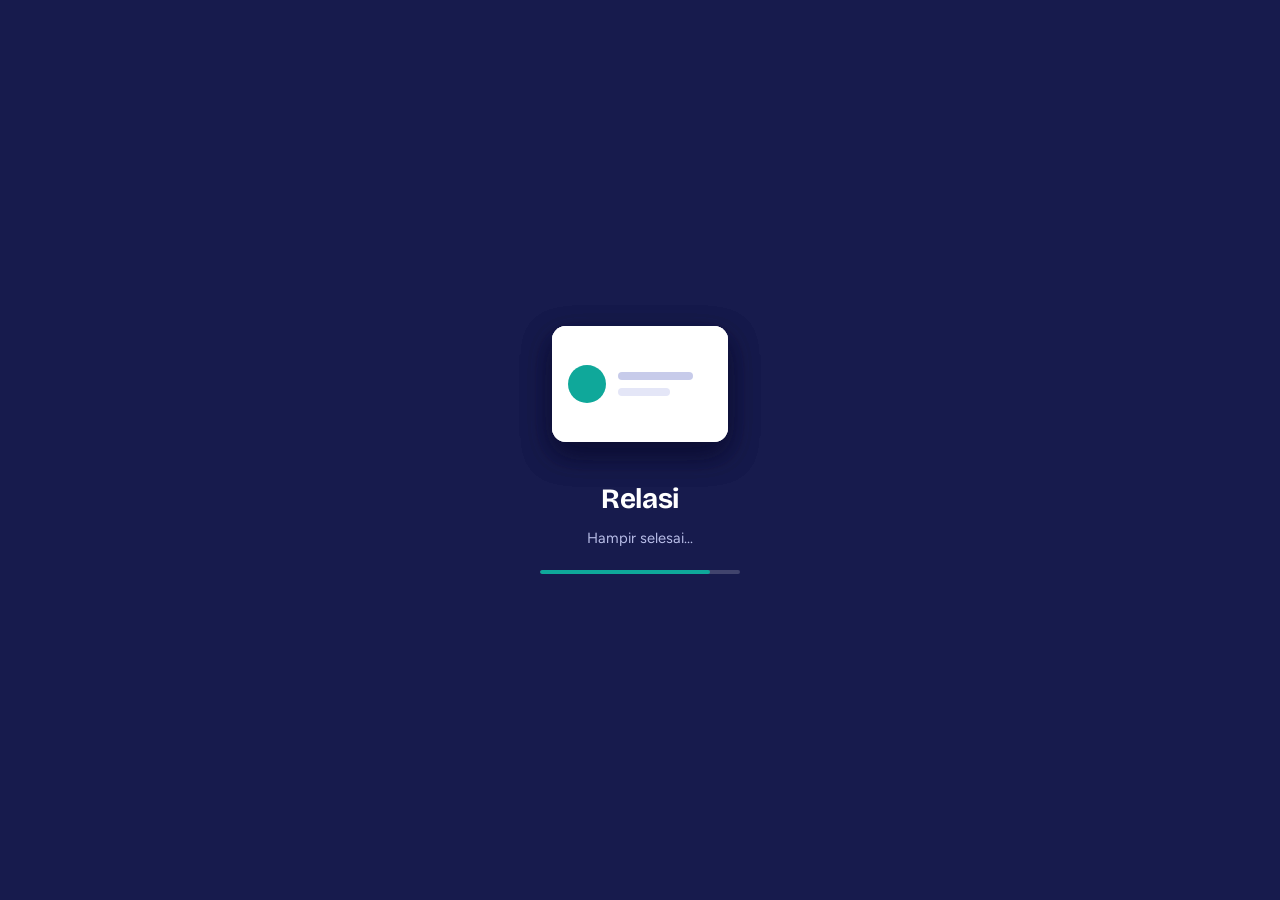
==== commit a821065e: "Add files via upload" ====
--- a/dashboard.html
+++ b/dashboard.html
@@ -9,8 +9,8 @@
   <link rel="preconnect" href="https://fonts.gstatic.com" crossorigin>
   <!-- Font dimuat tanpa memblokir halaman; jika gagal, font sistem dipakai -->
   <link href="https://fonts.googleapis.com/css2?family=Bricolage+Grotesque:opsz,wght@12..96,600;12..96,700&family=Figtree:wght@400;500;600&display=swap" rel="stylesheet" media="print" onload="this.media='all'">
-  <link rel="stylesheet" href="css/base.css?v=4">
-  <link rel="stylesheet" href="css/dashboard.css?v=4">
+  <link rel="stylesheet" href="css/base.css?v=5">
+  <link rel="stylesheet" href="css/dashboard.css?v=5">
 </head>
 <body>
   <a class="skip-link" href="#main">Lewati ke konten utama</a>
@@ -30,6 +30,7 @@
         <a class="nav-link" href="#/dasbor" data-route="dasbor"><span data-icon="home"></span>Dasbor</a>
         <a class="nav-link" href="#/pelanggan" data-route="pelanggan"><span data-icon="users"></span>Pelanggan<span class="badge" id="nav-count" hidden></span></a>
         <a class="nav-link" href="#/tindak-lanjut" data-route="tindak-lanjut"><span data-icon="bell"></span>Tindak lanjut<span class="badge badge-alert" id="nav-followup" hidden></span></a>
+        <a class="nav-link" href="#/laporan" data-route="laporan"><span data-icon="chart"></span>Laporan</a>
         <a class="nav-link" href="#/aktivitas" data-route="aktivitas"><span data-icon="list"></span>Aktivitas</a>
       </nav>
 
@@ -133,6 +134,52 @@
       <div class="dialog-foot">
         <button type="button" class="btn btn-ghost btn-inline" data-close>Batal</button>
         <button type="submit" class="btn btn-primary btn-inline" id="cu-save">Simpan pelanggan</button>
+      </div>
+    </form>
+  </dialog>
+
+  <!-- Dialog catat interaksi -->
+  <dialog id="interaction-dialog" class="dialog" aria-labelledby="interaction-dialog-title">
+    <form id="interaction-form" novalidate>
+      <div class="dialog-head">
+        <h2 id="interaction-dialog-title">Catat interaksi</h2>
+        <button type="button" class="icon-btn" data-close aria-label="Tutup"><span data-icon="close"></span></button>
+      </div>
+
+      <div class="dialog-body">
+        <p id="ix-form-error" class="notice error" role="alert" hidden></p>
+
+        <div class="form-grid">
+          <div class="field">
+            <label for="ix-type">Jenis interaksi</label>
+            <select id="ix-type">
+              <option value="telepon">Telepon</option>
+              <option value="pesan">Pesan</option>
+              <option value="email">Email</option>
+              <option value="pertemuan">Pertemuan</option>
+              <option value="catatan">Catatan</option>
+            </select>
+          </div>
+          <div class="field">
+            <label for="ix-date">Tanggal dan jam</label>
+            <input id="ix-date" type="datetime-local">
+            <p class="field-error" id="ix-date-error"></p>
+          </div>
+          <div class="field span-2">
+            <label for="ix-note">Ringkasan</label>
+            <textarea id="ix-note" rows="4" maxlength="600" placeholder="Apa yang dibahas atau disepakati?"></textarea>
+            <p class="field-error" id="ix-note-error"></p>
+          </div>
+          <div class="field span-2">
+            <label for="ix-followup">Tindak lanjut berikutnya (opsional)</label>
+            <input id="ix-followup" type="date">
+          </div>
+        </div>
+      </div>
+
+      <div class="dialog-foot">
+        <button type="button" class="btn btn-ghost btn-inline" data-close>Batal</button>
+        <button type="submit" class="btn btn-primary btn-inline" id="ix-save">Simpan interaksi</button>
       </div>
     </form>
   </dialog>
@@ -194,10 +241,14 @@
       });
     })();
   </script>
-  <script src="js/security.js?v=4"></script>
-  <script src="js/db.js?v=4"></script>
-  <script src="js/ui.js?v=4"></script>
-  <script src="js/views.js?v=4"></script>
-  <script src="js/dashboard.js?v=4"></script>
+  <script src="js/security.js?v=5"></script>
+  <script src="js/db.js?v=5"></script>
+  <script src="js/ui.js?v=5"></script>
+  <script src="js/xlsx.js?v=5"></script>
+  <script src="js/export.js?v=5"></script>
+  <script src="js/views.js?v=5"></script>
+  <script src="js/detail.js?v=5"></script>
+  <script src="js/reports.js?v=5"></script>
+  <script src="js/dashboard.js?v=5"></script>
 </body>
 </html>
--- a/css/dashboard.css
+++ b/css/dashboard.css
@@ -1,24 +1,62 @@
-/* Relasi – dasbor sementara */
-
-.topbar {
-  display: flex;
-  align-items: center;
-  justify-content: space-between;
-  gap: 1rem;
-  padding: 0.85rem clamp(1rem, 4vw, 2.5rem);
-  background: var(--surface);
-  border-bottom: 1px solid var(--line);
+/* Relasi – dasbor customer management */
+
+.sr-only {
+  position: absolute;
+  width: 1px;
+  height: 1px;
+  margin: -1px;
+  padding: 0;
+  overflow: hidden;
+  clip: rect(0, 0, 0, 0);
+  white-space: nowrap;
+  border: 0;
+}
+
+.skip-link {
+  position: absolute;
+  left: 1rem;
+  top: -4rem;
+  z-index: 100;
+  padding: 0.6rem 1rem;
+  background: #fff;
+  color: var(--indigo-900);
+  border-radius: 8px;
+  font-weight: 600;
+}
+.skip-link:focus { top: 1rem; }
+
+/* ---------- Tata letak ---------- */
+.app {
+  display: grid;
+  grid-template-columns: 252px minmax(0, 1fr);
+  min-height: 100vh;
+}
+
+.content { min-width: 0; }
+
+/* ---------- Menu samping ---------- */
+.sidebar {
+  position: sticky;
+  top: 0;
+  display: flex;
+  flex-direction: column;
+  gap: 1.75rem;
+  height: 100vh;
+  padding: 1.4rem 1rem;
+  background: var(--indigo-900);
+  color: #fff;
 }
 
 .wordmark {
   display: inline-flex;
   align-items: center;
   gap: 0.6rem;
+  padding: 0 0.5rem;
   font-family: var(--font-display);
-  font-size: 1.4rem;
+  font-size: 1.45rem;
   font-weight: 700;
   letter-spacing: -0.01em;
-  color: var(--indigo-900);
+  color: inherit;
   text-decoration: none;
 }
 
@@ -27,84 +65,402 @@
   place-items: center;
   width: 32px;
   height: 32px;
-  background: var(--teal-strong);
+  background: var(--teal);
   border-radius: 9px;
 }
 
-.topbar .btn { padding: 0.55rem 1rem; }
-
-.page {
-  width: min(100%, 56rem);
+.nav { display: grid; gap: 0.25rem; }
+
+.nav-link {
+  display: flex;
+  align-items: center;
+  gap: 0.75rem;
+  padding: 0.7rem 0.8rem;
+  border-radius: 10px;
+  color: #C9CDEE;
+  font-weight: 500;
+  text-decoration: none;
+  transition: background-color 0.15s ease, color 0.15s ease;
+}
+.nav-link:hover { background: rgba(255, 255, 255, 0.08); color: #fff; }
+.nav-link.is-active { background: rgba(255, 255, 255, 0.14); color: #fff; }
+.nav-link.is-active [data-icon] { color: #5FE3D3; }
+.nav-link [data-icon] { display: inline-flex; }
+
+.badge {
+  margin-left: auto;
+  min-width: 1.6rem;
+  padding: 0.05rem 0.5rem;
+  background: rgba(255, 255, 255, 0.16);
+  border-radius: 999px;
+  font-size: 0.78rem;
+  font-weight: 600;
+  text-align: center;
+}
+.badge-alert { background: #C93C52; color: #fff; }
+
+.sidebar-note {
+  margin: auto 0 0;
+  padding: 0 0.5rem;
+  font-size: 0.82rem;
+  color: #9CA2D6;
+}
+
+.scrim {
+  position: fixed;
+  inset: 0;
+  z-index: 35;
+  background: rgba(18, 21, 68, 0.55);
+}
+
+/* ---------- Bar atas ---------- */
+.topbar {
+  position: sticky;
+  top: 0;
+  z-index: 20;
+  display: flex;
+  align-items: center;
+  gap: 1rem;
+  padding: 0.75rem clamp(1rem, 3vw, 2rem);
+  background: var(--paper);
+  border-bottom: 1px solid var(--line);
+}
+
+.page-title {
+  flex: none;
+  margin: 0;
+  font-size: 1.4rem;
+}
+
+.search {
+  position: relative;
+  flex: 1;
+  max-width: 24rem;
+  margin-left: auto;
+}
+
+.search input,
+.toolbar-search input {
+  width: 100%;
+  padding: 0.6rem 0.9rem 0.6rem 2.4rem;
+  background: #fff;
+  border: 1.5px solid var(--line);
+  border-radius: 999px;
+}
+.search input:focus,
+.toolbar-search input:focus {
+  outline: none;
+  border-color: var(--indigo-800);
+  box-shadow: 0 0 0 3px rgba(34, 40, 114, 0.18);
+}
+
+.search-icon {
+  position: absolute;
+  top: 50%;
+  left: 0.85rem;
+  display: inline-flex;
+  transform: translateY(-50%);
+  color: var(--muted);
+  pointer-events: none;
+}
+
+/* ---------- Profil ---------- */
+.profile { position: relative; flex: none; }
+.search + .profile { margin-left: 0; }
+
+.profile-btn {
+  display: flex;
+  align-items: center;
+  gap: 0.6rem;
+  padding: 0.25rem 0.7rem 0.25rem 0.25rem;
+  background: #fff;
+  border: 1.5px solid var(--line);
+  border-radius: 999px;
+  cursor: pointer;
+  transition: border-color 0.15s ease;
+}
+.profile-btn:hover { border-color: #B9BEE3; }
+
+.profile-avatar { display: inline-flex; }
+
+.profile-name {
+  max-width: 11rem;
+  overflow: hidden;
+  font-weight: 600;
+  text-overflow: ellipsis;
+  white-space: nowrap;
+}
+
+.profile-chevron { display: inline-flex; color: var(--muted); }
+
+.menu {
+  position: absolute;
+  top: calc(100% + 8px);
+  right: 0;
+  z-index: 40;
+  width: 17rem;
+  padding: 0.4rem;
+  background: #fff;
+  border: 1px solid var(--line);
+  border-radius: 14px;
+  box-shadow: 0 14px 34px rgba(23, 27, 77, 0.18);
+}
+
+.menu-head {
+  display: flex;
+  align-items: center;
+  gap: 0.75rem;
+  padding: 0.7rem 0.7rem 0.8rem;
+}
+
+.menu-who { display: grid; min-width: 0; line-height: 1.3; }
+.menu-who strong { overflow: hidden; text-overflow: ellipsis; white-space: nowrap; }
+.menu-who small { color: var(--muted); }
+
+.menu-item {
+  display: flex;
+  align-items: center;
+  gap: 0.7rem;
+  width: 100%;
+  padding: 0.65rem 0.7rem;
+  background: none;
+  border: 0;
+  border-radius: 9px;
+  text-align: left;
+  font-weight: 500;
+  cursor: pointer;
+}
+.menu-item:hover,
+.menu-item:focus-visible { background: var(--indigo-100); outline-offset: -2px; }
+.menu-item [data-icon] { display: inline-flex; color: var(--muted); }
+.menu-danger { color: var(--danger); }
+.menu-danger [data-icon] { color: var(--danger); }
+.menu-sep { margin: 0.3rem 0; border: 0; border-top: 1px solid var(--line); }
+
+/* ---------- Avatar ---------- */
+.avatar {
+  --size: 36px;
+  display: inline-grid;
+  flex: none;
+  place-items: center;
+  width: var(--size);
+  height: var(--size);
+  border-radius: 50%;
+  object-fit: cover;
+  font-size: calc(var(--size) * 0.38);
+  font-weight: 600;
+  line-height: 1;
+}
+.tone-0 { background: var(--indigo-100); color: var(--indigo-800); }
+.tone-1 { background: var(--teal-soft); color: var(--teal-strong); }
+.tone-2 { background: #FFF1D6; color: #8A5A00; }
+.tone-3 { background: var(--danger-soft); color: #7E1F2E; }
+
+/* ---------- Konten ---------- */
+.main {
+  width: min(100%, 72rem);
   margin: 0 auto;
-  padding: 2.5rem clamp(1rem, 4vw, 2rem) 4rem;
-}
+  padding: 1.75rem clamp(1rem, 3vw, 2rem) 4rem;
+}
+.main:focus { outline: none; }
+
+.loading-text, .muted-text { color: var(--muted); }
 
 .page-error {
-  margin: 0 0 1.5rem;
+  margin: 0 0 1.25rem;
   padding: 0.8rem 1rem;
   background: var(--danger-soft);
   color: #7E1F2E;
   border-radius: 10px;
 }
 
-.welcome h1 {
-  margin: 0 0 0.5rem;
-  font-size: clamp(1.8rem, 4vw, 2.4rem);
-}
-
-.welcome p {
-  max-width: 60ch;
+.page-intro { margin: 0 0 1.25rem; color: var(--muted); }
+
+.hero {
+  display: flex;
+  flex-wrap: wrap;
+  align-items: center;
+  justify-content: space-between;
+  gap: 1rem;
+  margin-bottom: 1.5rem;
+}
+.hero h2 { margin: 0 0 0.25rem; font-size: clamp(1.5rem, 3vw, 2rem); }
+.hero p { margin: 0; color: var(--muted); }
+
+.btn-inline { width: auto; }
+.btn-sm { padding: 0.45rem 0.8rem; font-size: 0.9rem; }
+.btn-danger { background: var(--danger); color: #fff; }
+.btn-danger:hover { background: #9C2638; }
+
+/* Kartu statistik */
+.stats {
+  display: grid;
+  grid-template-columns: repeat(auto-fit, minmax(12rem, 1fr));
+  gap: 1rem;
+  margin-bottom: 1.25rem;
+}
+
+.stat {
+  display: grid;
+  grid-template-columns: auto 1fr;
+  grid-template-areas: "icon value" "icon label";
+  column-gap: 0.9rem;
+  align-items: center;
+  padding: 1rem 1.1rem;
+  background: #fff;
+  border: 1px solid var(--line);
+  border-radius: 14px;
+  color: inherit;
+  text-decoration: none;
+}
+.stat-link { transition: border-color 0.15s ease; }
+.stat-link:hover { border-color: var(--indigo-800); }
+
+.stat-icon {
+  grid-area: icon;
+  display: grid;
+  place-items: center;
+  width: 46px;
+  height: 46px;
+  background: var(--indigo-100);
+  color: var(--indigo-800);
+  border-radius: 12px;
+}
+.stat-icon.tone-ok { background: var(--teal-soft); color: var(--teal-strong); }
+.stat-icon.tone-info { background: var(--indigo-100); color: var(--indigo-800); }
+.stat-icon.tone-alert { background: var(--danger-soft); color: var(--danger); }
+
+.stat-value {
+  grid-area: value;
+  font-family: var(--font-display);
+  font-size: 1.9rem;
+  font-weight: 700;
+  line-height: 1.1;
+}
+.stat-label { grid-area: label; font-size: 0.9rem; color: var(--muted); }
+
+/* Kartu umum */
+.grid-2 {
+  display: grid;
+  grid-template-columns: minmax(0, 1.25fr) minmax(0, 1fr);
+  gap: 1.25rem;
+  margin-bottom: 1.25rem;
+}
+
+.card {
+  margin-bottom: 1.25rem;
+  padding: 1.25rem;
+  background: #fff;
+  border: 1px solid var(--line);
+  border-radius: 14px;
+}
+.grid-2 .card { margin-bottom: 0; }
+.card-flush { padding: 0; overflow: hidden; }
+
+.card-head {
+  display: flex;
+  align-items: baseline;
+  justify-content: space-between;
+  gap: 1rem;
+  margin-bottom: 1rem;
+}
+.card-head h2 { margin: 0; font-size: 1.1rem; }
+
+.card-link {
+  font-size: 0.9rem;
+  font-weight: 600;
+  color: var(--indigo-800);
+  text-underline-offset: 3px;
+}
+
+/* Grafik batang */
+.bars {
+  display: grid;
+  grid-template-columns: repeat(6, 1fr);
+  gap: 0.75rem;
+  height: 13rem;
+}
+
+.bar-col {
+  display: grid;
+  grid-template-rows: auto 1fr auto;
+  justify-items: center;
+  gap: 0.35rem;
+  min-height: 0;
+}
+
+.bar-value { font-size: 0.85rem; font-weight: 600; }
+.bar-label { font-size: 0.82rem; color: var(--muted); }
+
+.bar {
+  align-self: end;
+  width: min(100%, 2.6rem);
+  background: var(--teal);
+  border-radius: 8px 8px 3px 3px;
+}
+.bar.is-zero { background: var(--line); }
+
+/* Daftar kecil */
+.mini-list {
+  display: grid;
+  gap: 0.15rem;
   margin: 0;
-  color: var(--muted);
-}
-
-.facts {
-  display: grid;
-  grid-template-columns: repeat(auto-fit, minmax(13rem, 1fr));
-  gap: 1rem;
-  margin: 2rem 0 2.5rem;
-}
-
-.facts > div {
-  padding: 1rem 1.1rem;
-  background: var(--surface);
-  border: 1px solid var(--line);
-  border-radius: 12px;
-}
-
-.facts dt {
-  margin: 0 0 0.2rem;
-  font-size: 0.86rem;
-  color: var(--muted);
-}
-
-.facts dd {
-  margin: 0;
+  padding: 0;
+  list-style: none;
+}
+.mini-list li {
+  display: flex;
+  align-items: center;
+  justify-content: space-between;
+  gap: 0.75rem;
+  padding: 0.4rem 0;
+}
+
+.who { display: inline-flex; align-items: center; gap: 0.7rem; min-width: 0; text-align: left; }
+.who-text { display: grid; min-width: 0; line-height: 1.3; }
+.who-text strong { overflow: hidden; text-overflow: ellipsis; white-space: nowrap; }
+.who-text small { overflow: hidden; color: var(--muted); text-overflow: ellipsis; white-space: nowrap; }
+
+.who-btn {
+  min-width: 0;
+  padding: 0.1rem;
+  background: none;
+  border: 0;
+  border-radius: 10px;
+  cursor: pointer;
+}
+.who-btn:hover strong { text-decoration: underline; text-underline-offset: 3px; }
+
+/* Chip status */
+.chip {
+  display: inline-block;
+  flex: none;
+  padding: 0.15rem 0.65rem;
+  border-radius: 999px;
+  font-size: 0.8rem;
   font-weight: 600;
-  overflow-wrap: anywhere;
-}
-
-.activity-section h2 {
-  margin: 0 0 1rem;
-  font-size: 1.3rem;
-}
-
+  white-space: nowrap;
+}
+.chip-ok { background: var(--teal-soft); color: var(--teal-strong); }
+.chip-info { background: var(--indigo-100); color: var(--indigo-800); }
+.chip-muted { background: #ECEDF3; color: #4D5170; }
+.chip-warn { background: #FFF1D6; color: #7A4F00; }
+.chip-danger { background: var(--danger-soft); color: #8E2234; }
+
+/* Daftar aktivitas */
 .activity {
   margin: 0;
   padding: 0;
   list-style: none;
-  background: var(--surface);
-  border: 1px solid var(--line);
-  border-radius: 12px;
-}
-
+}
 .activity li {
   display: grid;
   grid-template-columns: auto 1fr auto;
   align-items: start;
   gap: 0.2rem 0.85rem;
-  padding: 0.85rem 1.1rem;
-}
+  padding: 0.75rem 0;
+}
+.card-flush .activity li { padding: 0.85rem 1.25rem; }
 .activity li + li { border-top: 1px solid var(--line); }
 
 .dot {
@@ -118,24 +474,258 @@
 .dot.danger { background: var(--danger); }
 
 .activity-title { font-weight: 600; }
-.activity-detail { display: block; font-size: 0.9rem; color: var(--muted); }
-.activity time {
-  font-size: 0.86rem;
+.activity-detail { display: block; font-size: 0.9rem; color: var(--muted); overflow-wrap: anywhere; }
+.activity time { font-size: 0.85rem; color: var(--muted); white-space: nowrap; }
+
+.more { padding: 1rem; text-align: center; border-top: 1px solid var(--line); }
+
+/* Bilah alat pelanggan */
+.toolbar {
+  display: flex;
+  flex-wrap: wrap;
+  gap: 0.75rem;
+  margin-bottom: 0.75rem;
+}
+.toolbar-search { position: relative; flex: 1 1 16rem; }
+
+.toolbar select {
+  padding: 0.6rem 0.9rem;
+  background: #fff;
+  border: 1.5px solid var(--line);
+  border-radius: 999px;
+  cursor: pointer;
+}
+
+.list-count { margin: 0 0 0.75rem; min-height: 1.4em; font-size: 0.9rem; color: var(--muted); }
+
+/* Tabel pelanggan */
+.table-wrap { overflow-x: auto; }
+
+.table { width: 100%; border-collapse: collapse; }
+.table th {
+  padding: 0.75rem 1rem;
+  background: #F8F9FD;
+  border-bottom: 1px solid var(--line);
+  font-size: 0.85rem;
+  font-weight: 600;
+  text-align: left;
   color: var(--muted);
   white-space: nowrap;
 }
-
-.empty {
-  margin: 0;
-  padding: 1.5rem;
-  text-align: center;
+.table td {
+  padding: 0.8rem 1rem;
+  border-bottom: 1px solid var(--line);
+  vertical-align: middle;
+}
+.table tbody tr:last-child td { border-bottom: 0; }
+.table tbody tr:hover { background: #FAFBFE; }
+
+.contact-lines { display: grid; line-height: 1.35; }
+.contact-lines small { color: var(--muted); overflow-wrap: anywhere; }
+
+.follow { display: grid; line-height: 1.35; }
+.follow small { color: var(--muted); }
+.follow.is-overdue { color: var(--danger); font-weight: 600; }
+.follow.is-overdue small { color: var(--danger); }
+
+.col-actions { width: 1%; white-space: nowrap; text-align: right; }
+
+.icon-btn {
+  display: inline-grid;
+  place-items: center;
+  width: 38px;
+  height: 38px;
+  background: none;
+  border: 0;
+  border-radius: 10px;
   color: var(--muted);
-  background: var(--surface);
-  border: 1px dashed var(--line);
+  cursor: pointer;
+}
+.icon-btn:hover { background: var(--indigo-100); color: var(--indigo-900); }
+.icon-danger:hover { background: var(--danger-soft); color: var(--danger); }
+
+/* Tombol menu hanya tampil di layar kecil */
+.icon-btn.menu-toggle { display: none; }
+
+/* Tindak lanjut */
+.follow-list { margin: 0; padding: 0; list-style: none; }
+.follow-list li {
+  display: flex;
+  flex-wrap: wrap;
+  align-items: center;
+  gap: 0.75rem 1.25rem;
+  padding: 0.8rem 0;
+}
+.follow-list li + li { border-top: 1px solid var(--line); }
+.follow-list .who { flex: 1 1 14rem; }
+.follow-meta { display: grid; justify-items: start; gap: 0.2rem; min-width: 8rem; }
+.follow-meta small { color: var(--muted); }
+.follow-actions { display: flex; gap: 0.5rem; margin-left: auto; }
+
+/* Keadaan kosong */
+.empty { padding: 2.25rem 1.25rem; text-align: center; }
+.empty-icon {
+  display: inline-grid;
+  place-items: center;
+  width: 56px;
+  height: 56px;
+  margin-bottom: 0.75rem;
+  background: var(--indigo-100);
+  color: var(--indigo-800);
+  border-radius: 16px;
+}
+.empty h3 { margin: 0 0 0.35rem; font-size: 1.15rem; }
+.empty p { max-width: 38ch; margin: 0 auto; color: var(--muted); }
+.empty-actions { display: flex; flex-wrap: wrap; justify-content: center; gap: 0.6rem; margin-top: 1.1rem; }
+
+/* ---------- Dialog ---------- */
+.dialog {
+  width: min(94vw, 38rem);
+  max-height: 92vh;
+  padding: 0;
+  border: 0;
+  border-radius: 18px;
+  color: var(--ink);
+  box-shadow: 0 24px 60px rgba(18, 21, 68, 0.35);
+}
+.dialog::backdrop { background: rgba(18, 21, 68, 0.55); }
+.dialog-small { width: min(94vw, 26rem); }
+
+.dialog-head {
+  display: flex;
+  align-items: center;
+  justify-content: space-between;
+  gap: 1rem;
+  padding: 1.1rem 1.25rem 0;
+}
+.dialog-head h2, .dialog-body h2 { margin: 0; font-size: 1.3rem; }
+
+.dialog-body { padding: 1rem 1.25rem; }
+.dialog-text { margin: 0.5rem 0 0; color: var(--muted); }
+
+.dialog-foot {
+  display: flex;
+  justify-content: flex-end;
+  gap: 0.6rem;
+  padding: 0.5rem 1.25rem 1.25rem;
+}
+
+.form-grid {
+  display: grid;
+  grid-template-columns: 1fr 1fr;
+  gap: 0 1rem;
+}
+.form-grid .span-2 { grid-column: 1 / -1; }
+
+.field select,
+.field textarea {
+  width: 100%;
+  padding: 0.75rem 0.9rem;
+  background: #fff;
+  border: 1.5px solid var(--line);
+  border-radius: 10px;
+}
+.field textarea { resize: vertical; min-height: 5rem; }
+.field select:focus,
+.field textarea:focus {
+  outline: none;
+  border-color: var(--indigo-800);
+  box-shadow: 0 0 0 3px rgba(34, 40, 114, 0.18);
+}
+.field textarea[aria-invalid="true"] { border-color: var(--danger); }
+
+.notice { margin: 0 0 0.5rem; padding: 0.8rem 1rem; border-radius: 10px; font-size: 0.94rem; }
+.notice.error { background: var(--danger-soft); color: #7E1F2E; }
+
+.photo-body { display: grid; justify-items: center; text-align: center; }
+.photo-preview { margin-bottom: 1rem; }
+.photo-pick { cursor: pointer; }
+
+/* ---------- Toast ---------- */
+.toast {
+  position: fixed;
+  bottom: 1.5rem;
+  left: 50%;
+  z-index: 200;
+  max-width: min(92vw, 26rem);
+  padding: 0.75rem 1.1rem;
+  background: var(--indigo-900);
+  color: #fff;
   border-radius: 12px;
-}
-
-@media (max-width: 560px) {
-  .activity li { grid-template-columns: auto 1fr; }
-  .activity time { grid-column: 2; }
-}
+  box-shadow: 0 10px 28px rgba(18, 21, 68, 0.35);
+  transform: translateX(-50%);
+}
+.toast.is-error { background: var(--danger); }
+
+/* ---------- Layar menengah dan kecil ---------- */
+@media (max-width: 1000px) {
+  .grid-2 { grid-template-columns: 1fr; }
+}
+
+@media (max-width: 900px) {
+  .app { grid-template-columns: 1fr; }
+
+  .sidebar {
+    position: fixed;
+    inset: 0 auto 0 0;
+    z-index: 40;
+    width: min(18rem, 85vw);
+    transform: translateX(-100%);
+    transition: transform 0.25s ease;
+  }
+  .sidebar.is-open { transform: translateX(0); }
+
+  .icon-btn.menu-toggle { display: inline-grid; margin-left: -0.4rem; }
+  .search { display: none; }
+  .page-title { flex: 1; min-width: 0; overflow: hidden; font-size: 1.2rem; text-overflow: ellipsis; white-space: nowrap; }
+}
+
+@media (max-width: 720px) {
+  .profile-name { max-width: 6.5rem; }
+
+  /* Tabel menjadi kartu */
+  .table thead { position: absolute; width: 1px; height: 1px; overflow: hidden; clip: rect(0, 0, 0, 0); }
+  .table, .table tbody, .table tr, .table td { display: block; }
+  .table tr { position: relative; padding: 0.9rem 1rem; border-bottom: 1px solid var(--line); }
+  .table tbody tr:last-child { border-bottom: 0; }
+  .table td { padding: 0.2rem 0; border: 0; }
+  .table td[data-label]:not([data-label="Pelanggan"]) {
+    display: grid;
+    grid-template-columns: 7.5rem 1fr;
+    gap: 0.5rem;
+    align-items: baseline;
+  }
+  .table td[data-label]:not([data-label="Pelanggan"])::before {
+    content: attr(data-label);
+    font-size: 0.85rem;
+    color: var(--muted);
+  }
+  .table td.col-actions { width: auto; padding-top: 0.4rem; text-align: left; }
+
+  .form-grid { grid-template-columns: 1fr; }
+  .follow-actions { margin-left: 0; width: 100%; }
+  .bars { gap: 0.4rem; }
+}
+
+@media (max-width: 720px) {
+  /* Statistik dua kolom di HP */
+  .stats { grid-template-columns: 1fr 1fr; gap: 0.75rem; }
+  .stat { column-gap: 0.65rem; padding: 0.8rem; }
+  .stat-icon { width: 38px; height: 38px; border-radius: 10px; }
+  .stat-icon svg { width: 20px; height: 20px; }
+  .stat-value { font-size: 1.6rem; }
+  .stat-label { font-size: 0.82rem; line-height: 1.25; }
+}
+
+@media (max-width: 520px) {
+  /* Beri ruang untuk judul halaman; foto dan nama tetap terlihat */
+  .topbar { gap: 0.6rem; }
+  .page-title { font-size: 1.1rem; }
+  .profile-name { max-width: 5rem; }
+  .profile-chevron { display: none; }
+  .profile-btn { padding-right: 0.8rem; }
+}
+
+@media (prefers-reduced-motion: reduce) {
+  .sidebar { transition: none; }
+}
